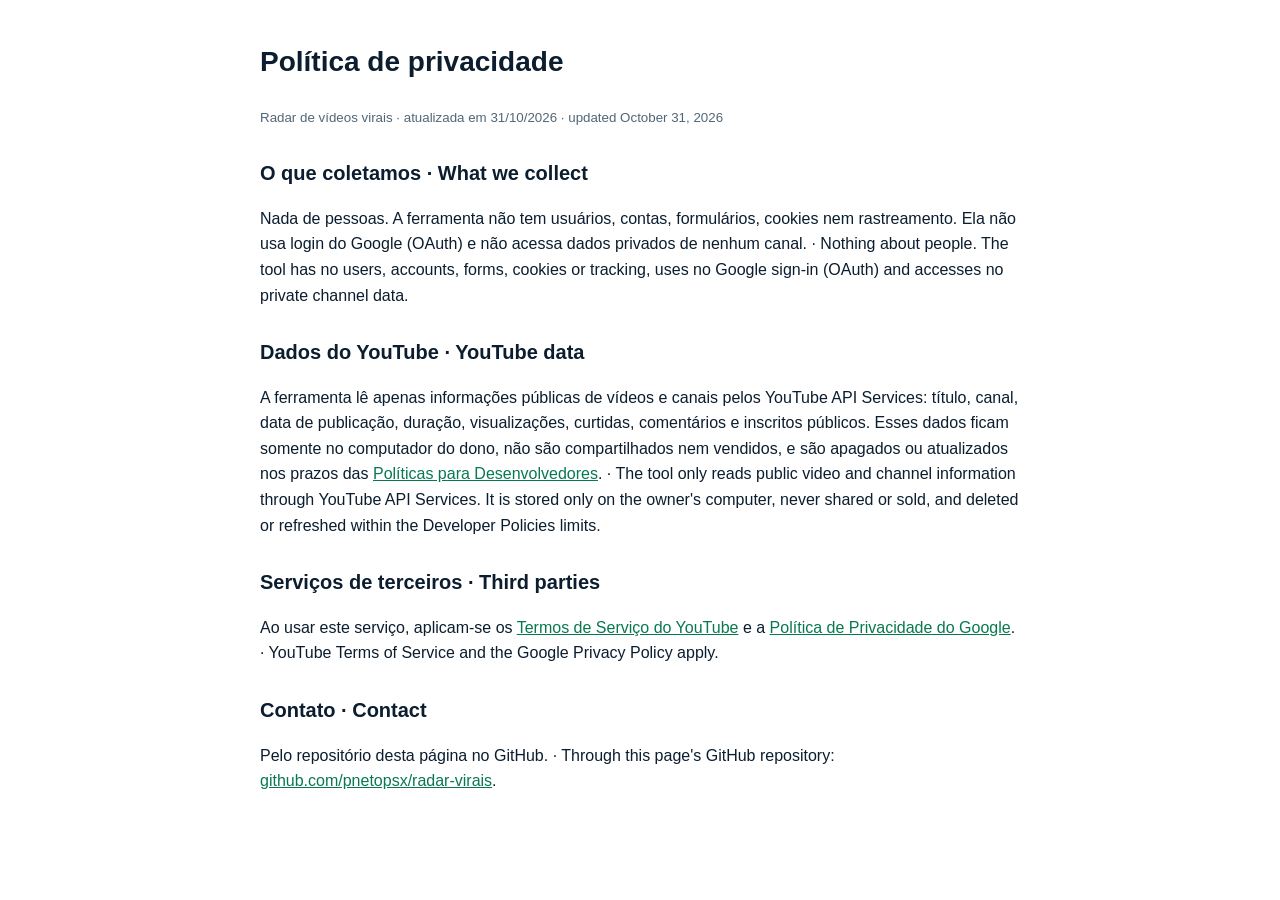
==== privacidade.html @ 4463f1e7 "Página pública e política de privacidade do Radar de vídeos virais Co-Authored-By: Claude Opus 5.5 <" ====
<!doctype html><html lang="pt-BR"><head><meta charset="utf-8"><meta name="viewport" content="width=device-width,initial-scale=1"><title>Política de privacidade · Radar de vídeos virais</title><link rel="stylesheet" href="estilo.css"></head><body>
<h1>Política de privacidade</h1>
<p><small>Radar de vídeos virais · atualizada em 31/10/2026 · updated October 31, 2026</small></p>
<h2>O que coletamos · What we collect</h2>
<p>Nada de pessoas. A ferramenta não tem usuários, contas, formulários, cookies nem rastreamento. Ela não usa login do Google (OAuth) e não acessa dados privados de nenhum canal. · Nothing about people. The tool has no users, accounts, forms, cookies or tracking, uses no Google sign-in (OAuth) and accesses no private channel data.</p>
<h2>Dados do YouTube · YouTube data</h2>
<p>A ferramenta lê apenas informações públicas de vídeos e canais pelos YouTube API Services: título, canal, data de publicação, duração, visualizações, curtidas, comentários e inscritos públicos. Esses dados ficam somente no computador do dono, não são compartilhados nem vendidos, e são apagados ou atualizados nos prazos das <a href="https://developers.google.com/youtube/terms/developer-policies">Políticas para Desenvolvedores</a>. · The tool only reads public video and channel information through YouTube API Services. It is stored only on the owner's computer, never shared or sold, and deleted or refreshed within the Developer Policies limits.</p>
<h2>Serviços de terceiros · Third parties</h2>
<p>Ao usar este serviço, aplicam-se os <a href="https://www.youtube.com/t/terms">Termos de Serviço do YouTube</a> e a <a href="https://policies.google.com/privacy">Política de Privacidade do Google</a>. · YouTube Terms of Service and the Google Privacy Policy apply.</p>
<h2>Contato · Contact</h2>
<p>Pelo repositório desta página no GitHub. · Through this page's GitHub repository: <a href="https://github.com/pnetopsx/radar-virais/issues">github.com/pnetopsx/radar-virais</a>.</p>
</body></html>
---- estilo.css ----
body{font-family:-apple-system,Segoe UI,Inter,sans-serif;max-width:760px;margin:40px auto;padding:0 16px;color:#0b1d2e;line-height:1.6;background:#fff}
h1{font-size:28px}h2{font-size:20px;margin-top:28px}a{color:#08784f}small{color:#526676}
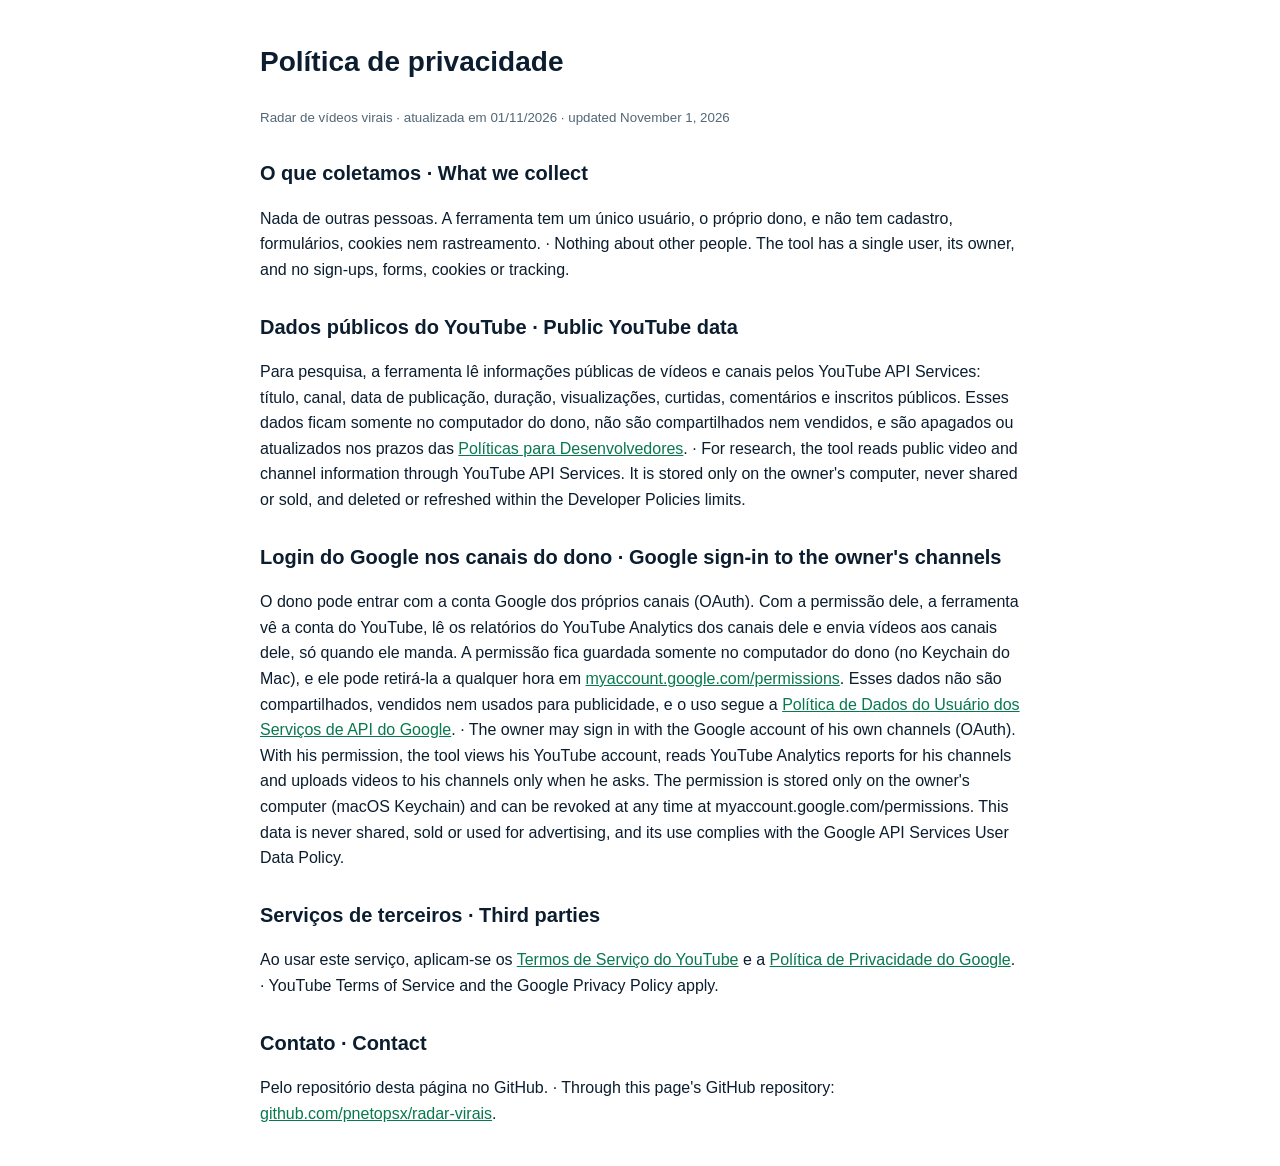
==== commit 4f4b33c9: "Política de privacidade: o login do Google nos canais do dono Co-Authored-By: Claude Opus 5.5 <norep" ====
--- a/privacidade.html
+++ b/privacidade.html
@@ -1,10 +1,12 @@
 <!doctype html><html lang="pt-BR"><head><meta charset="utf-8"><meta name="viewport" content="width=device-width,initial-scale=1"><title>Política de privacidade · Radar de vídeos virais</title><link rel="stylesheet" href="estilo.css"></head><body>
 <h1>Política de privacidade</h1>
-<p><small>Radar de vídeos virais · atualizada em 31/10/2026 · updated October 31, 2026</small></p>
+<p><small>Radar de vídeos virais · atualizada em 01/11/2026 · updated November 1, 2026</small></p>
 <h2>O que coletamos · What we collect</h2>
-<p>Nada de pessoas. A ferramenta não tem usuários, contas, formulários, cookies nem rastreamento. Ela não usa login do Google (OAuth) e não acessa dados privados de nenhum canal. · Nothing about people. The tool has no users, accounts, forms, cookies or tracking, uses no Google sign-in (OAuth) and accesses no private channel data.</p>
-<h2>Dados do YouTube · YouTube data</h2>
-<p>A ferramenta lê apenas informações públicas de vídeos e canais pelos YouTube API Services: título, canal, data de publicação, duração, visualizações, curtidas, comentários e inscritos públicos. Esses dados ficam somente no computador do dono, não são compartilhados nem vendidos, e são apagados ou atualizados nos prazos das <a href="https://developers.google.com/youtube/terms/developer-policies">Políticas para Desenvolvedores</a>. · The tool only reads public video and channel information through YouTube API Services. It is stored only on the owner's computer, never shared or sold, and deleted or refreshed within the Developer Policies limits.</p>
+<p>Nada de outras pessoas. A ferramenta tem um único usuário, o próprio dono, e não tem cadastro, formulários, cookies nem rastreamento. · Nothing about other people. The tool has a single user, its owner, and no sign-ups, forms, cookies or tracking.</p>
+<h2>Dados públicos do YouTube · Public YouTube data</h2>
+<p>Para pesquisa, a ferramenta lê informações públicas de vídeos e canais pelos YouTube API Services: título, canal, data de publicação, duração, visualizações, curtidas, comentários e inscritos públicos. Esses dados ficam somente no computador do dono, não são compartilhados nem vendidos, e são apagados ou atualizados nos prazos das <a href="https://developers.google.com/youtube/terms/developer-policies">Políticas para Desenvolvedores</a>. · For research, the tool reads public video and channel information through YouTube API Services. It is stored only on the owner's computer, never shared or sold, and deleted or refreshed within the Developer Policies limits.</p>
+<h2>Login do Google nos canais do dono · Google sign-in to the owner's channels</h2>
+<p>O dono pode entrar com a conta Google dos próprios canais (OAuth). Com a permissão dele, a ferramenta vê a conta do YouTube, lê os relatórios do YouTube Analytics dos canais dele e envia vídeos aos canais dele, só quando ele manda. A permissão fica guardada somente no computador do dono (no Keychain do Mac), e ele pode retirá-la a qualquer hora em <a href="https://myaccount.google.com/permissions">myaccount.google.com/permissions</a>. Esses dados não são compartilhados, vendidos nem usados para publicidade, e o uso segue a <a href="https://developers.google.com/terms/api-services-user-data-policy">Política de Dados do Usuário dos Serviços de API do Google</a>. · The owner may sign in with the Google account of his own channels (OAuth). With his permission, the tool views his YouTube account, reads YouTube Analytics reports for his channels and uploads videos to his channels only when he asks. The permission is stored only on the owner's computer (macOS Keychain) and can be revoked at any time at myaccount.google.com/permissions. This data is never shared, sold or used for advertising, and its use complies with the Google API Services User Data Policy.</p>
 <h2>Serviços de terceiros · Third parties</h2>
 <p>Ao usar este serviço, aplicam-se os <a href="https://www.youtube.com/t/terms">Termos de Serviço do YouTube</a> e a <a href="https://policies.google.com/privacy">Política de Privacidade do Google</a>. · YouTube Terms of Service and the Google Privacy Policy apply.</p>
 <h2>Contato · Contact</h2>
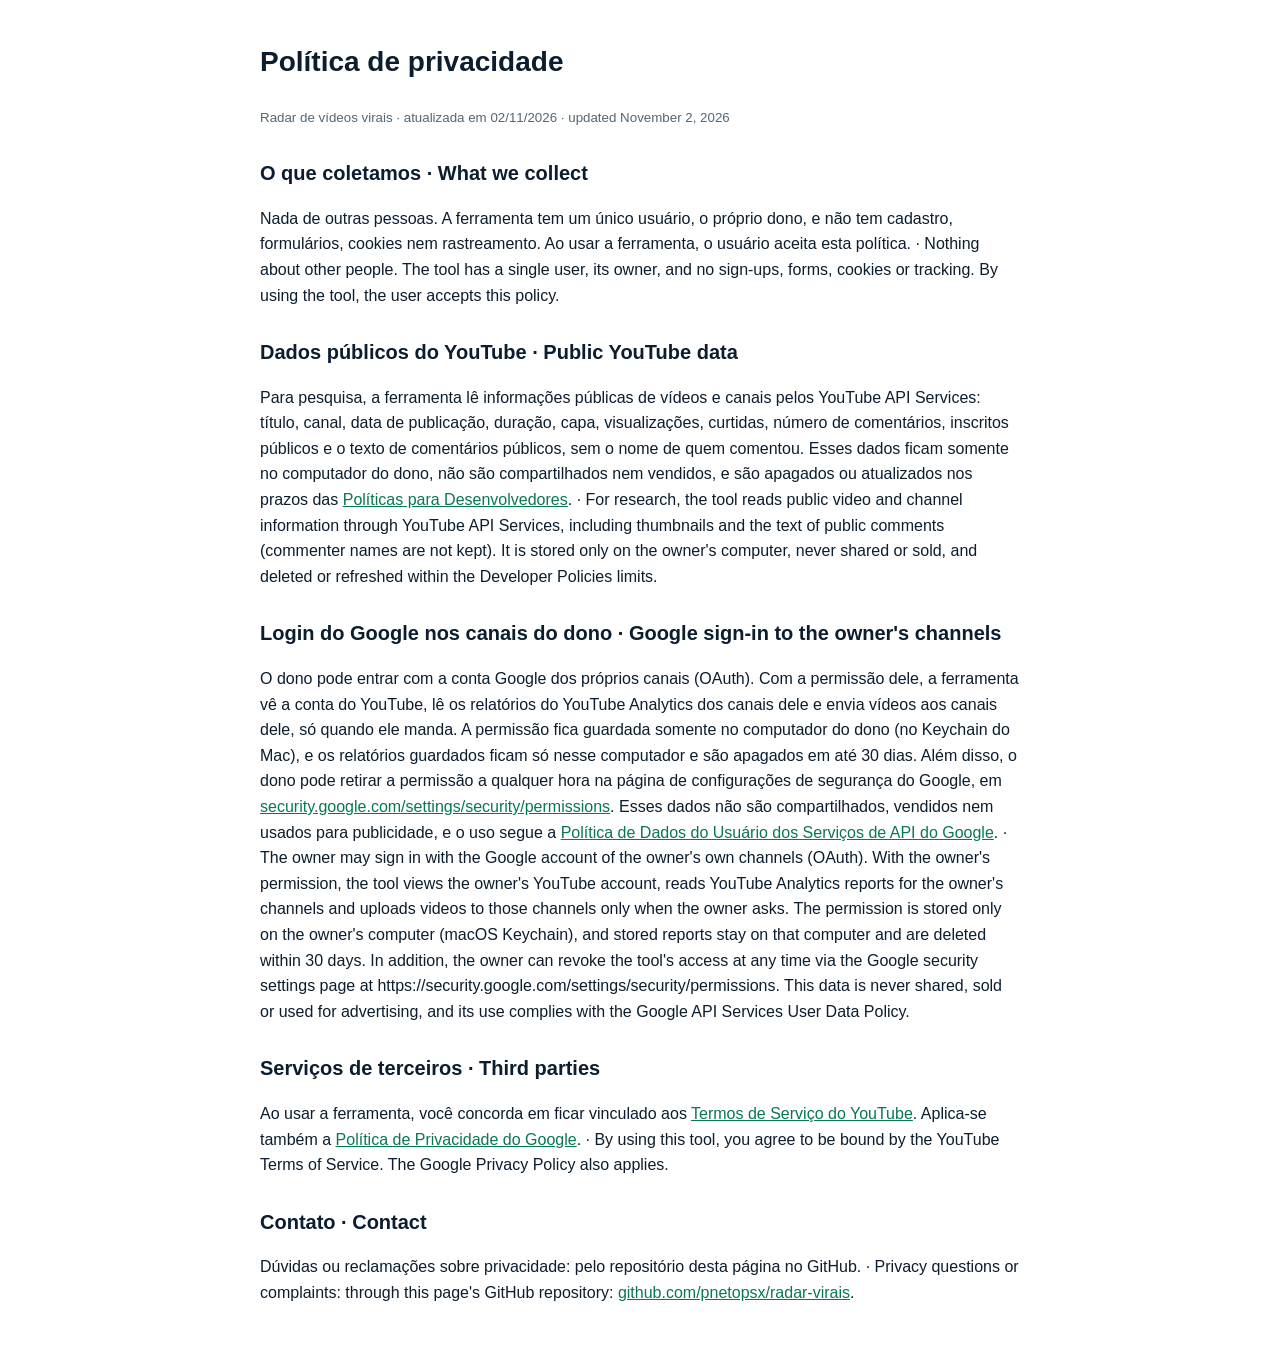
==== commit bdaac1cd: "Página inicial, termos e privacidade: o login, o Analytics, o envio e os comentários As três páginas" ====
--- a/privacidade.html
+++ b/privacidade.html
@@ -1,14 +1,14 @@
 <!doctype html><html lang="pt-BR"><head><meta charset="utf-8"><meta name="viewport" content="width=device-width,initial-scale=1"><title>Política de privacidade · Radar de vídeos virais</title><link rel="stylesheet" href="estilo.css"></head><body>
 <h1>Política de privacidade</h1>
-<p><small>Radar de vídeos virais · atualizada em 01/11/2026 · updated November 1, 2026</small></p>
+<p><small>Radar de vídeos virais · atualizada em 02/11/2026 · updated November 2, 2026</small></p>
 <h2>O que coletamos · What we collect</h2>
-<p>Nada de outras pessoas. A ferramenta tem um único usuário, o próprio dono, e não tem cadastro, formulários, cookies nem rastreamento. · Nothing about other people. The tool has a single user, its owner, and no sign-ups, forms, cookies or tracking.</p>
+<p>Nada de outras pessoas. A ferramenta tem um único usuário, o próprio dono, e não tem cadastro, formulários, cookies nem rastreamento. Ao usar a ferramenta, o usuário aceita esta política. · Nothing about other people. The tool has a single user, its owner, and no sign-ups, forms, cookies or tracking. By using the tool, the user accepts this policy.</p>
 <h2>Dados públicos do YouTube · Public YouTube data</h2>
-<p>Para pesquisa, a ferramenta lê informações públicas de vídeos e canais pelos YouTube API Services: título, canal, data de publicação, duração, visualizações, curtidas, comentários e inscritos públicos. Esses dados ficam somente no computador do dono, não são compartilhados nem vendidos, e são apagados ou atualizados nos prazos das <a href="https://developers.google.com/youtube/terms/developer-policies">Políticas para Desenvolvedores</a>. · For research, the tool reads public video and channel information through YouTube API Services. It is stored only on the owner's computer, never shared or sold, and deleted or refreshed within the Developer Policies limits.</p>
+<p>Para pesquisa, a ferramenta lê informações públicas de vídeos e canais pelos YouTube API Services: título, canal, data de publicação, duração, capa, visualizações, curtidas, número de comentários, inscritos públicos e o texto de comentários públicos, sem o nome de quem comentou. Esses dados ficam somente no computador do dono, não são compartilhados nem vendidos, e são apagados ou atualizados nos prazos das <a href="https://developers.google.com/youtube/terms/developer-policies">Políticas para Desenvolvedores</a>. · For research, the tool reads public video and channel information through YouTube API Services, including thumbnails and the text of public comments (commenter names are not kept). It is stored only on the owner's computer, never shared or sold, and deleted or refreshed within the Developer Policies limits.</p>
 <h2>Login do Google nos canais do dono · Google sign-in to the owner's channels</h2>
-<p>O dono pode entrar com a conta Google dos próprios canais (OAuth). Com a permissão dele, a ferramenta vê a conta do YouTube, lê os relatórios do YouTube Analytics dos canais dele e envia vídeos aos canais dele, só quando ele manda. A permissão fica guardada somente no computador do dono (no Keychain do Mac), e ele pode retirá-la a qualquer hora em <a href="https://myaccount.google.com/permissions">myaccount.google.com/permissions</a>. Esses dados não são compartilhados, vendidos nem usados para publicidade, e o uso segue a <a href="https://developers.google.com/terms/api-services-user-data-policy">Política de Dados do Usuário dos Serviços de API do Google</a>. · The owner may sign in with the Google account of his own channels (OAuth). With his permission, the tool views his YouTube account, reads YouTube Analytics reports for his channels and uploads videos to his channels only when he asks. The permission is stored only on the owner's computer (macOS Keychain) and can be revoked at any time at myaccount.google.com/permissions. This data is never shared, sold or used for advertising, and its use complies with the Google API Services User Data Policy.</p>
+<p>O dono pode entrar com a conta Google dos próprios canais (OAuth). Com a permissão dele, a ferramenta vê a conta do YouTube, lê os relatórios do YouTube Analytics dos canais dele e envia vídeos aos canais dele, só quando ele manda. A permissão fica guardada somente no computador do dono (no Keychain do Mac), e os relatórios guardados ficam só nesse computador e são apagados em até 30 dias. Além disso, o dono pode retirar a permissão a qualquer hora na página de configurações de segurança do Google, em <a href="https://security.google.com/settings/security/permissions">security.google.com/settings/security/permissions</a>. Esses dados não são compartilhados, vendidos nem usados para publicidade, e o uso segue a <a href="https://developers.google.com/terms/api-services-user-data-policy">Política de Dados do Usuário dos Serviços de API do Google</a>. · The owner may sign in with the Google account of the owner's own channels (OAuth). With the owner's permission, the tool views the owner's YouTube account, reads YouTube Analytics reports for the owner's channels and uploads videos to those channels only when the owner asks. The permission is stored only on the owner's computer (macOS Keychain), and stored reports stay on that computer and are deleted within 30 days. In addition, the owner can revoke the tool's access at any time via the Google security settings page at https://security.google.com/settings/security/permissions. This data is never shared, sold or used for advertising, and its use complies with the Google API Services User Data Policy.</p>
 <h2>Serviços de terceiros · Third parties</h2>
-<p>Ao usar este serviço, aplicam-se os <a href="https://www.youtube.com/t/terms">Termos de Serviço do YouTube</a> e a <a href="https://policies.google.com/privacy">Política de Privacidade do Google</a>. · YouTube Terms of Service and the Google Privacy Policy apply.</p>
+<p>Ao usar a ferramenta, você concorda em ficar vinculado aos <a href="https://www.youtube.com/t/terms">Termos de Serviço do YouTube</a>. Aplica-se também a <a href="https://policies.google.com/privacy">Política de Privacidade do Google</a>. · By using this tool, you agree to be bound by the YouTube Terms of Service. The Google Privacy Policy also applies.</p>
 <h2>Contato · Contact</h2>
-<p>Pelo repositório desta página no GitHub. · Through this page's GitHub repository: <a href="https://github.com/pnetopsx/radar-virais/issues">github.com/pnetopsx/radar-virais</a>.</p>
+<p>Dúvidas ou reclamações sobre privacidade: pelo repositório desta página no GitHub. · Privacy questions or complaints: through this page's GitHub repository: <a href="https://github.com/pnetopsx/radar-virais/issues">github.com/pnetopsx/radar-virais</a>.</p>
 </body></html>
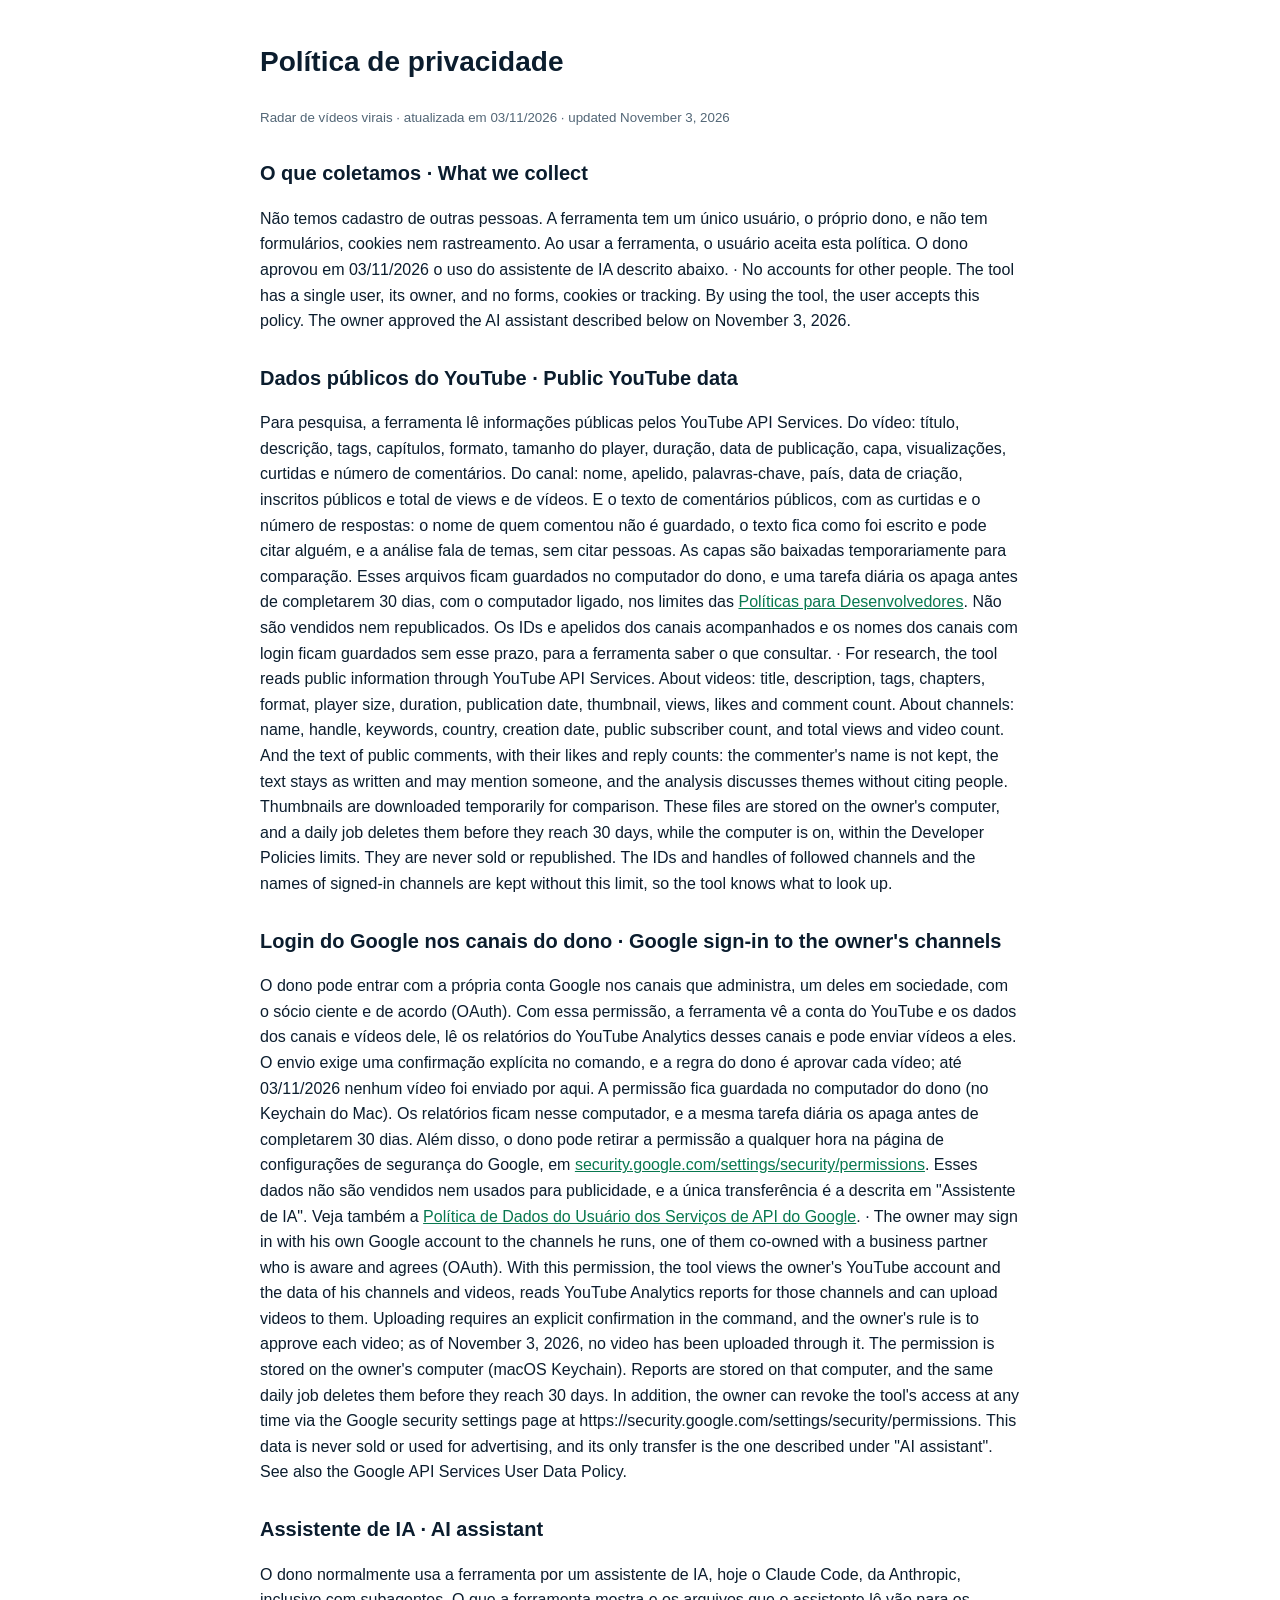
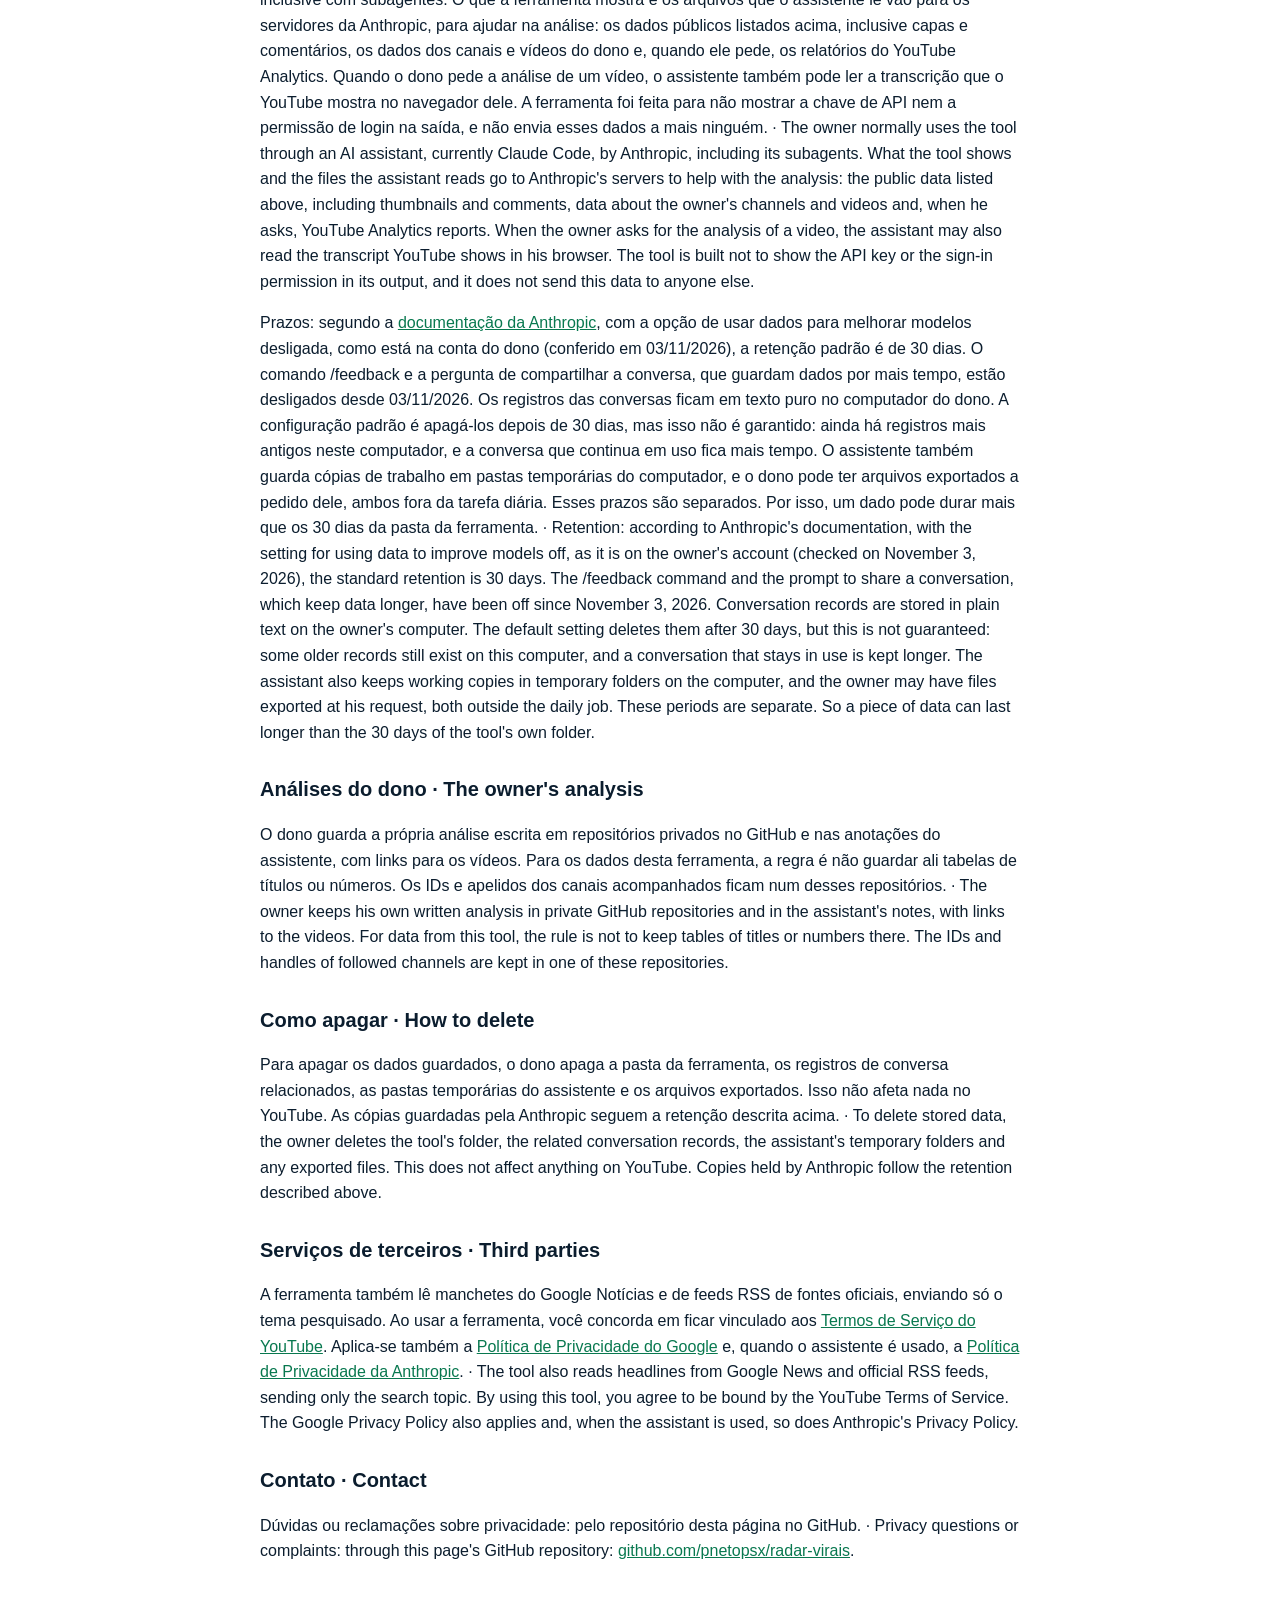
==== commit 9b96860d: "Corrige para onde os dados vão: assistente de IA, prazos, canais e usos atuais O formulário e as pág" ====
--- a/privacidade.html
+++ b/privacidade.html
@@ -1,14 +1,21 @@
 <!doctype html><html lang="pt-BR"><head><meta charset="utf-8"><meta name="viewport" content="width=device-width,initial-scale=1"><title>Política de privacidade · Radar de vídeos virais</title><link rel="stylesheet" href="estilo.css"></head><body>
 <h1>Política de privacidade</h1>
-<p><small>Radar de vídeos virais · atualizada em 02/11/2026 · updated November 2, 2026</small></p>
+<p><small>Radar de vídeos virais · atualizada em 03/11/2026 · updated November 3, 2026</small></p>
 <h2>O que coletamos · What we collect</h2>
-<p>Nada de outras pessoas. A ferramenta tem um único usuário, o próprio dono, e não tem cadastro, formulários, cookies nem rastreamento. Ao usar a ferramenta, o usuário aceita esta política. · Nothing about other people. The tool has a single user, its owner, and no sign-ups, forms, cookies or tracking. By using the tool, the user accepts this policy.</p>
+<p>Não temos cadastro de outras pessoas. A ferramenta tem um único usuário, o próprio dono, e não tem formulários, cookies nem rastreamento. Ao usar a ferramenta, o usuário aceita esta política. O dono aprovou em 03/11/2026 o uso do assistente de IA descrito abaixo. · No accounts for other people. The tool has a single user, its owner, and no forms, cookies or tracking. By using the tool, the user accepts this policy. The owner approved the AI assistant described below on November 3, 2026.</p>
 <h2>Dados públicos do YouTube · Public YouTube data</h2>
-<p>Para pesquisa, a ferramenta lê informações públicas de vídeos e canais pelos YouTube API Services: título, canal, data de publicação, duração, capa, visualizações, curtidas, número de comentários, inscritos públicos e o texto de comentários públicos, sem o nome de quem comentou. Esses dados ficam somente no computador do dono, não são compartilhados nem vendidos, e são apagados ou atualizados nos prazos das <a href="https://developers.google.com/youtube/terms/developer-policies">Políticas para Desenvolvedores</a>. · For research, the tool reads public video and channel information through YouTube API Services, including thumbnails and the text of public comments (commenter names are not kept). It is stored only on the owner's computer, never shared or sold, and deleted or refreshed within the Developer Policies limits.</p>
+<p>Para pesquisa, a ferramenta lê informações públicas pelos YouTube API Services. Do vídeo: título, descrição, tags, capítulos, formato, tamanho do player, duração, data de publicação, capa, visualizações, curtidas e número de comentários. Do canal: nome, apelido, palavras-chave, país, data de criação, inscritos públicos e total de views e de vídeos. E o texto de comentários públicos, com as curtidas e o número de respostas: o nome de quem comentou não é guardado, o texto fica como foi escrito e pode citar alguém, e a análise fala de temas, sem citar pessoas. As capas são baixadas temporariamente para comparação. Esses arquivos ficam guardados no computador do dono, e uma tarefa diária os apaga antes de completarem 30 dias, com o computador ligado, nos limites das <a href="https://developers.google.com/youtube/terms/developer-policies">Políticas para Desenvolvedores</a>. Não são vendidos nem republicados. Os IDs e apelidos dos canais acompanhados e os nomes dos canais com login ficam guardados sem esse prazo, para a ferramenta saber o que consultar. · For research, the tool reads public information through YouTube API Services. About videos: title, description, tags, chapters, format, player size, duration, publication date, thumbnail, views, likes and comment count. About channels: name, handle, keywords, country, creation date, public subscriber count, and total views and video count. And the text of public comments, with their likes and reply counts: the commenter's name is not kept, the text stays as written and may mention someone, and the analysis discusses themes without citing people. Thumbnails are downloaded temporarily for comparison. These files are stored on the owner's computer, and a daily job deletes them before they reach 30 days, while the computer is on, within the Developer Policies limits. They are never sold or republished. The IDs and handles of followed channels and the names of signed-in channels are kept without this limit, so the tool knows what to look up.</p>
 <h2>Login do Google nos canais do dono · Google sign-in to the owner's channels</h2>
-<p>O dono pode entrar com a conta Google dos próprios canais (OAuth). Com a permissão dele, a ferramenta vê a conta do YouTube, lê os relatórios do YouTube Analytics dos canais dele e envia vídeos aos canais dele, só quando ele manda. A permissão fica guardada somente no computador do dono (no Keychain do Mac), e os relatórios guardados ficam só nesse computador e são apagados em até 30 dias. Além disso, o dono pode retirar a permissão a qualquer hora na página de configurações de segurança do Google, em <a href="https://security.google.com/settings/security/permissions">security.google.com/settings/security/permissions</a>. Esses dados não são compartilhados, vendidos nem usados para publicidade, e o uso segue a <a href="https://developers.google.com/terms/api-services-user-data-policy">Política de Dados do Usuário dos Serviços de API do Google</a>. · The owner may sign in with the Google account of the owner's own channels (OAuth). With the owner's permission, the tool views the owner's YouTube account, reads YouTube Analytics reports for the owner's channels and uploads videos to those channels only when the owner asks. The permission is stored only on the owner's computer (macOS Keychain), and stored reports stay on that computer and are deleted within 30 days. In addition, the owner can revoke the tool's access at any time via the Google security settings page at https://security.google.com/settings/security/permissions. This data is never shared, sold or used for advertising, and its use complies with the Google API Services User Data Policy.</p>
+<p>O dono pode entrar com a própria conta Google nos canais que administra, um deles em sociedade, com o sócio ciente e de acordo (OAuth). Com essa permissão, a ferramenta vê a conta do YouTube e os dados dos canais e vídeos dele, lê os relatórios do YouTube Analytics desses canais e pode enviar vídeos a eles. O envio exige uma confirmação explícita no comando, e a regra do dono é aprovar cada vídeo; até 03/11/2026 nenhum vídeo foi enviado por aqui. A permissão fica guardada no computador do dono (no Keychain do Mac). Os relatórios ficam nesse computador, e a mesma tarefa diária os apaga antes de completarem 30 dias. Além disso, o dono pode retirar a permissão a qualquer hora na página de configurações de segurança do Google, em <a href="https://security.google.com/settings/security/permissions">security.google.com/settings/security/permissions</a>. Esses dados não são vendidos nem usados para publicidade, e a única transferência é a descrita em "Assistente de IA". Veja também a <a href="https://developers.google.com/terms/api-services-user-data-policy">Política de Dados do Usuário dos Serviços de API do Google</a>. · The owner may sign in with his own Google account to the channels he runs, one of them co-owned with a business partner who is aware and agrees (OAuth). With this permission, the tool views the owner's YouTube account and the data of his channels and videos, reads YouTube Analytics reports for those channels and can upload videos to them. Uploading requires an explicit confirmation in the command, and the owner's rule is to approve each video; as of November 3, 2026, no video has been uploaded through it. The permission is stored on the owner's computer (macOS Keychain). Reports are stored on that computer, and the same daily job deletes them before they reach 30 days. In addition, the owner can revoke the tool's access at any time via the Google security settings page at https://security.google.com/settings/security/permissions. This data is never sold or used for advertising, and its only transfer is the one described under "AI assistant". See also the Google API Services User Data Policy.</p>
+<h2>Assistente de IA · AI assistant</h2>
+<p>O dono normalmente usa a ferramenta por um assistente de IA, hoje o Claude Code, da Anthropic, inclusive com subagentes. O que a ferramenta mostra e os arquivos que o assistente lê vão para os servidores da Anthropic, para ajudar na análise: os dados públicos listados acima, inclusive capas e comentários, os dados dos canais e vídeos do dono e, quando ele pede, os relatórios do YouTube Analytics. Quando o dono pede a análise de um vídeo, o assistente também pode ler a transcrição que o YouTube mostra no navegador dele. A ferramenta foi feita para não mostrar a chave de API nem a permissão de login na saída, e não envia esses dados a mais ninguém. · The owner normally uses the tool through an AI assistant, currently Claude Code, by Anthropic, including its subagents. What the tool shows and the files the assistant reads go to Anthropic's servers to help with the analysis: the public data listed above, including thumbnails and comments, data about the owner's channels and videos and, when he asks, YouTube Analytics reports. When the owner asks for the analysis of a video, the assistant may also read the transcript YouTube shows in his browser. The tool is built not to show the API key or the sign-in permission in its output, and it does not send this data to anyone else.</p>
+<p>Prazos: segundo a <a href="https://code.claude.com/docs/en/data-usage">documentação da Anthropic</a>, com a opção de usar dados para melhorar modelos desligada, como está na conta do dono (conferido em 03/11/2026), a retenção padrão é de 30 dias. O comando /feedback e a pergunta de compartilhar a conversa, que guardam dados por mais tempo, estão desligados desde 03/11/2026. Os registros das conversas ficam em texto puro no computador do dono. A configuração padrão é apagá-los depois de 30 dias, mas isso não é garantido: ainda há registros mais antigos neste computador, e a conversa que continua em uso fica mais tempo. O assistente também guarda cópias de trabalho em pastas temporárias do computador, e o dono pode ter arquivos exportados a pedido dele, ambos fora da tarefa diária. Esses prazos são separados. Por isso, um dado pode durar mais que os 30 dias da pasta da ferramenta. · Retention: according to Anthropic's documentation, with the setting for using data to improve models off, as it is on the owner's account (checked on November 3, 2026), the standard retention is 30 days. The /feedback command and the prompt to share a conversation, which keep data longer, have been off since November 3, 2026. Conversation records are stored in plain text on the owner's computer. The default setting deletes them after 30 days, but this is not guaranteed: some older records still exist on this computer, and a conversation that stays in use is kept longer. The assistant also keeps working copies in temporary folders on the computer, and the owner may have files exported at his request, both outside the daily job. These periods are separate. So a piece of data can last longer than the 30 days of the tool's own folder.</p>
+<h2>Análises do dono · The owner's analysis</h2>
+<p>O dono guarda a própria análise escrita em repositórios privados no GitHub e nas anotações do assistente, com links para os vídeos. Para os dados desta ferramenta, a regra é não guardar ali tabelas de títulos ou números. Os IDs e apelidos dos canais acompanhados ficam num desses repositórios. · The owner keeps his own written analysis in private GitHub repositories and in the assistant's notes, with links to the videos. For data from this tool, the rule is not to keep tables of titles or numbers there. The IDs and handles of followed channels are kept in one of these repositories.</p>
+<h2>Como apagar · How to delete</h2>
+<p>Para apagar os dados guardados, o dono apaga a pasta da ferramenta, os registros de conversa relacionados, as pastas temporárias do assistente e os arquivos exportados. Isso não afeta nada no YouTube. As cópias guardadas pela Anthropic seguem a retenção descrita acima. · To delete stored data, the owner deletes the tool's folder, the related conversation records, the assistant's temporary folders and any exported files. This does not affect anything on YouTube. Copies held by Anthropic follow the retention described above.</p>
 <h2>Serviços de terceiros · Third parties</h2>
-<p>Ao usar a ferramenta, você concorda em ficar vinculado aos <a href="https://www.youtube.com/t/terms">Termos de Serviço do YouTube</a>. Aplica-se também a <a href="https://policies.google.com/privacy">Política de Privacidade do Google</a>. · By using this tool, you agree to be bound by the YouTube Terms of Service. The Google Privacy Policy also applies.</p>
+<p>A ferramenta também lê manchetes do Google Notícias e de feeds RSS de fontes oficiais, enviando só o tema pesquisado. Ao usar a ferramenta, você concorda em ficar vinculado aos <a href="https://www.youtube.com/t/terms">Termos de Serviço do YouTube</a>. Aplica-se também a <a href="https://policies.google.com/privacy">Política de Privacidade do Google</a> e, quando o assistente é usado, a <a href="https://www.anthropic.com/legal/privacy">Política de Privacidade da Anthropic</a>. · The tool also reads headlines from Google News and official RSS feeds, sending only the search topic. By using this tool, you agree to be bound by the YouTube Terms of Service. The Google Privacy Policy also applies and, when the assistant is used, so does Anthropic's Privacy Policy.</p>
 <h2>Contato · Contact</h2>
 <p>Dúvidas ou reclamações sobre privacidade: pelo repositório desta página no GitHub. · Privacy questions or complaints: through this page's GitHub repository: <a href="https://github.com/pnetopsx/radar-virais/issues">github.com/pnetopsx/radar-virais</a>.</p>
 </body></html>
